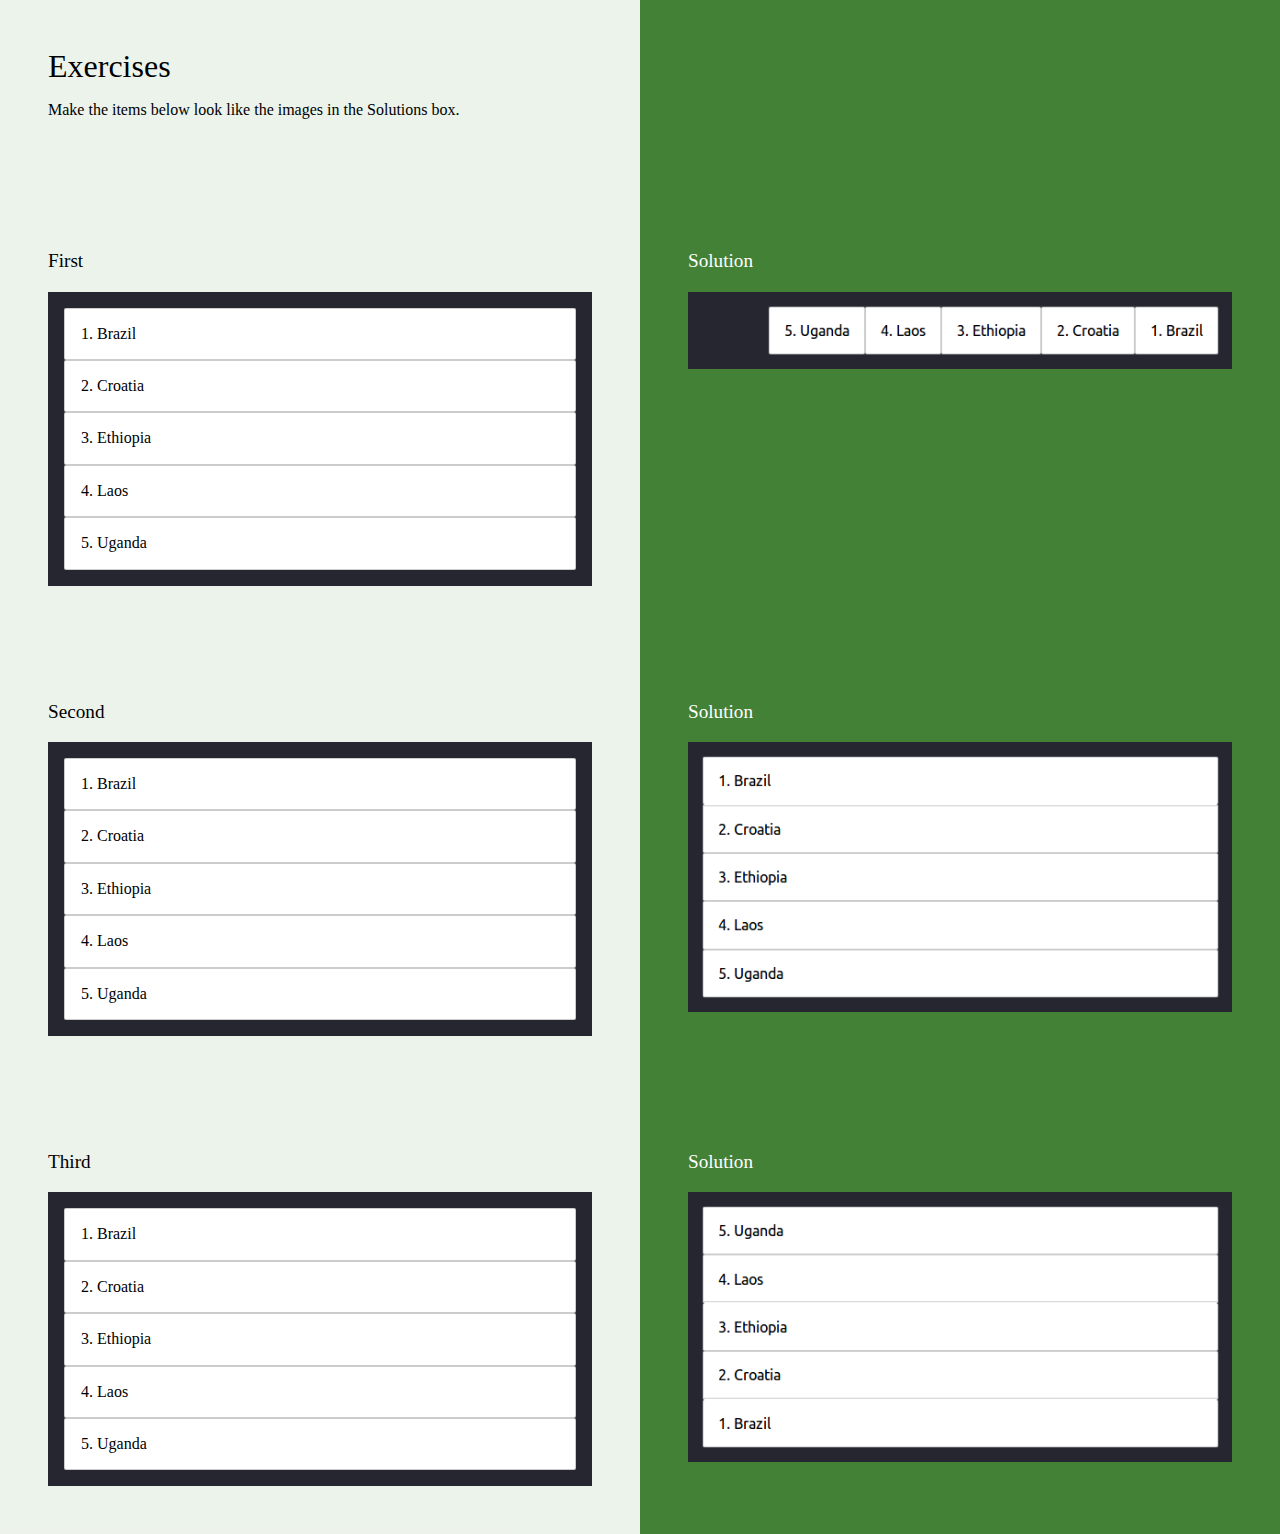
==== week-2/11-flexbox/index.html @ 89becf50 "test" ====
<!DOCTYPE html>
<html lang="en">
  <head>
    <meta charset="utf-8" />
    <meta name="viewport" content="width=device-width, initial-scale=1" />
    <title>11 - Flex Direction- HTML, CSS and Git Exercises</title>
    <link rel="stylesheet" href="/css/normalize.css" />
    <link rel="stylesheet" href="/css/week2.css" />
    <link rel="stylesheet" href="flexbox.css" />
  </head>

  <body>
    <div class="site-wrapper">
      <div class="panel">
        <div class="exercise">
          <div class="site-header">
            <h1 class="site-header__title">Exercises</h1>
            <p>
              Make the items below look like the images in the Solutions box.
            </p>
          </div>
        </div>
      </div>
      <div class="panel">
        <div class="exercise">
          <h2 class="exercise__title">First</h2>
          <ul class="countries countries--first">
            <li class="country">1. Brazil</li>
            <li class="country">2. Croatia</li>
            <li class="country">3. Ethiopia</li>
            <li class="country">4. Laos</li>
            <li class="country">5. Uganda</li>
          </ul>
        </div>
        <div class="solution">
          <h3 class="solution__title">Solution</h3>
          <img class="solution__image" src="/images/11/solution-1.png" />
        </div>
      </div>
      <div class="panel">
        <div class="exercise">
          <h2 class="exercise__title">Second</h2>
          <ul class="countries countries--second">
            <li class="country">1. Brazil</li>
            <li class="country">2. Croatia</li>
            <li class="country">3. Ethiopia</li>
            <li class="country">4. Laos</li>
            <li class="country">5. Uganda</li>
          </ul>
        </div>
        <div class="solution">
          <h3 class="solution__title">Solution</h3>
          <img class="solution__image" src="/images/11/solution-2.png" />
        </div>
      </div>
      <div class="panel">
        <div class="exercise">
          <h2 class="exercise__title">Third</h2>
          <ul class="countries countries--third">
            <li class="country">1. Brazil</li>
            <li class="country">2. Croatia</li>
            <li class="country">3. Ethiopia</li>
            <li class="country">4. Laos</li>
            <li class="country">5. Uganda</li>
          </ul>
        </div>
        <div class="solution">
          <h3 class="solution__title">Solution</h3>
          <img class="solution__image" src="/images/11/solution-3.png" />
        </div>
      </div>
    </div>
  </body>
</html>
---- css/week2.css ----
body {
  background: #438136;
}

.site-header__title {
  margin: 0;
  font-weight: 300;
  font-size: 2rem;
}

.exercise,
.solution {
  padding: 1rem;
}

.exercise__title,
.solution__title {
  margin: 1em 0;
  font-size: 1.2rem;
  font-weight: 500;
}

.exercise {
  background: rgba(255, 255, 255, 0.9);
}

.countries {
  margin: 0;
  padding: 1rem;
  list-style: none;
  background: #25262f;
}

.country {
  display: block;
  margin-top: 0.5rem;
  padding: 1rem;
  background: #fff;
  border: 1px solid rgba(0, 0, 0, 0.2);
  border-radius: 2px;
}

.countries + .site-header {
  margin-top: 2rem;
}

.country {
  margin-top: 0;
}

.countries--tall {
  min-height: 400px;
}

.solution {
  color: #fff;
  background: #438136;
}

.solution__image {
  display: block;
  width: auto;
  height: auto;
  max-width: 100%;
}

@media (min-width: 767px) {
  .panel {
    display: grid;
    grid-template-columns: 50% 50%;
    width: 100%;
  }

  .exercise,
  .solution {
    padding: 2rem;
  }
}

@media (min-width: 1200px) {
  .exercise,
  .solution {
    padding: 3rem;
  }
}
---- week-2/11-flexbox/flexbox.css ----
/* Add your own CSS code below */
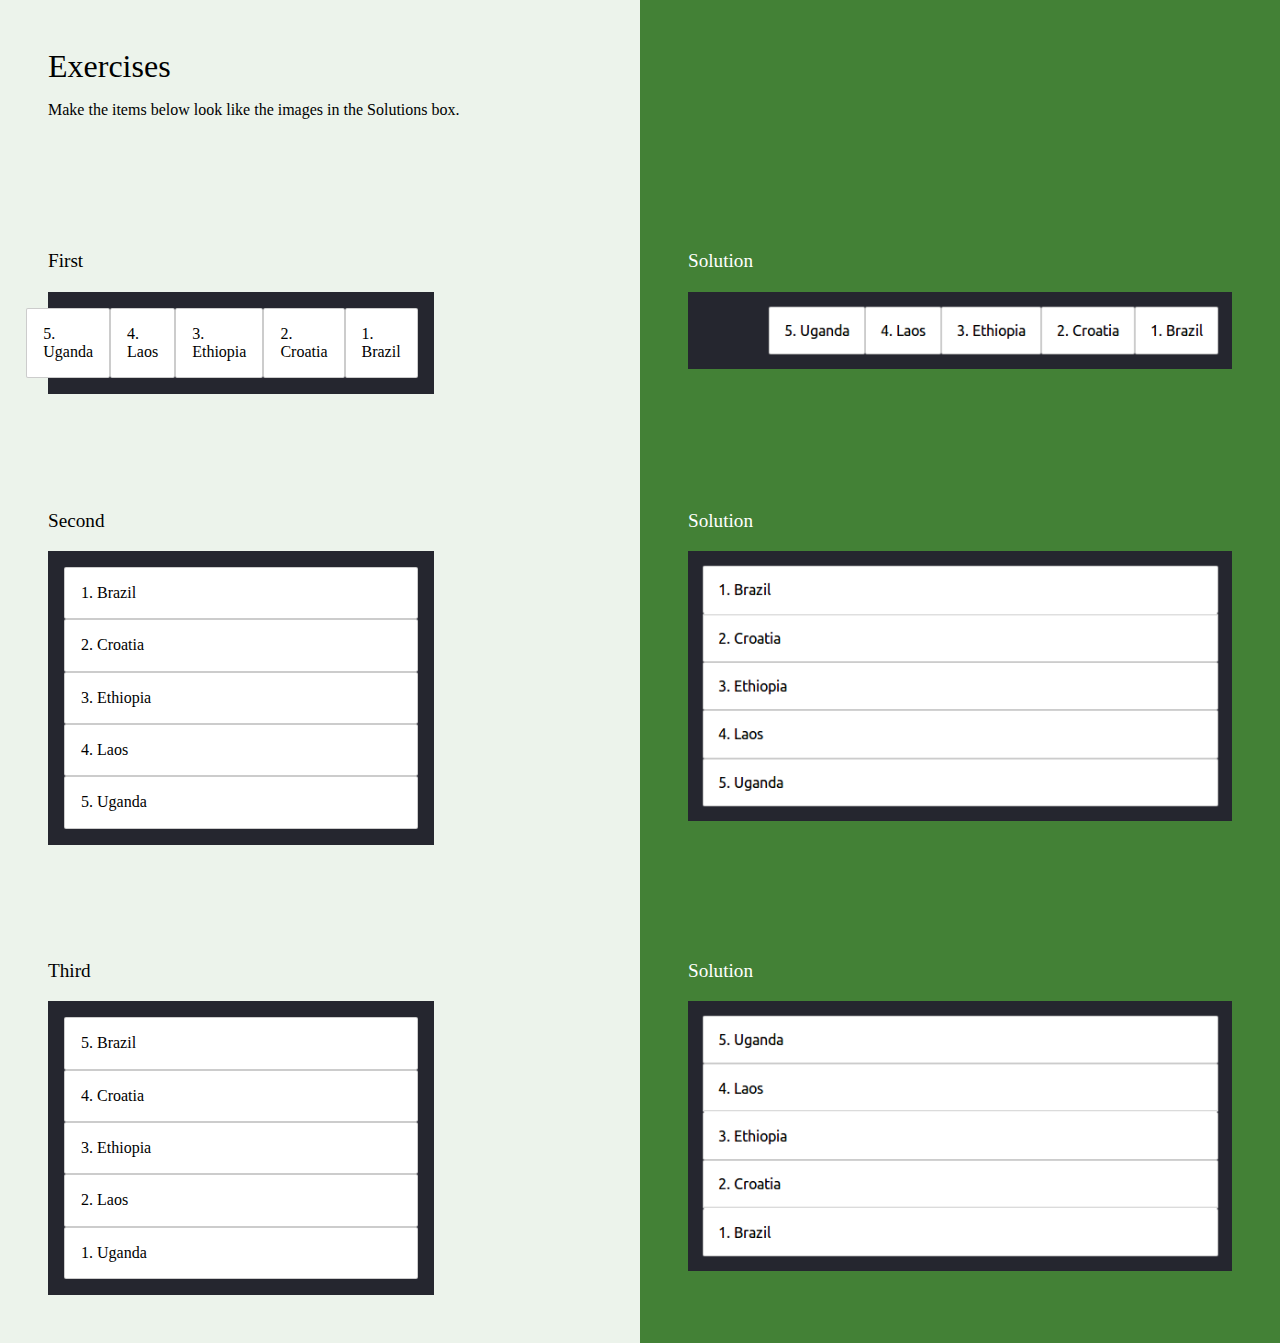
==== commit 211257ed: "test" ====
--- a/week-2/11-flexbox/index.html
+++ b/week-2/11-flexbox/index.html
@@ -57,11 +57,11 @@
         <div class="exercise">
           <h2 class="exercise__title">Third</h2>
           <ul class="countries countries--third">
-            <li class="country">1. Brazil</li>
-            <li class="country">2. Croatia</li>
+            <li class="country">5. Brazil</li>
+            <li class="country">4. Croatia</li>
             <li class="country">3. Ethiopia</li>
-            <li class="country">4. Laos</li>
-            <li class="country">5. Uganda</li>
+            <li class="country">2. Laos</li>
+            <li class="country">1. Uganda</li>
           </ul>
         </div>
         <div class="solution">
--- a/week-2/11-flexbox/flexbox.css
+++ b/week-2/11-flexbox/flexbox.css
@@ -1 +1,15 @@
 /* Add your own CSS code below */
+.countries--first{
+    display:  flex;
+    
+    width: 65%;
+    flex-direction: row-reverse;
+}
+.countries--second{
+    width:65%;
+
+}
+.countries--third{
+    flex-direction: column-reverse;
+    width:65%;
+}